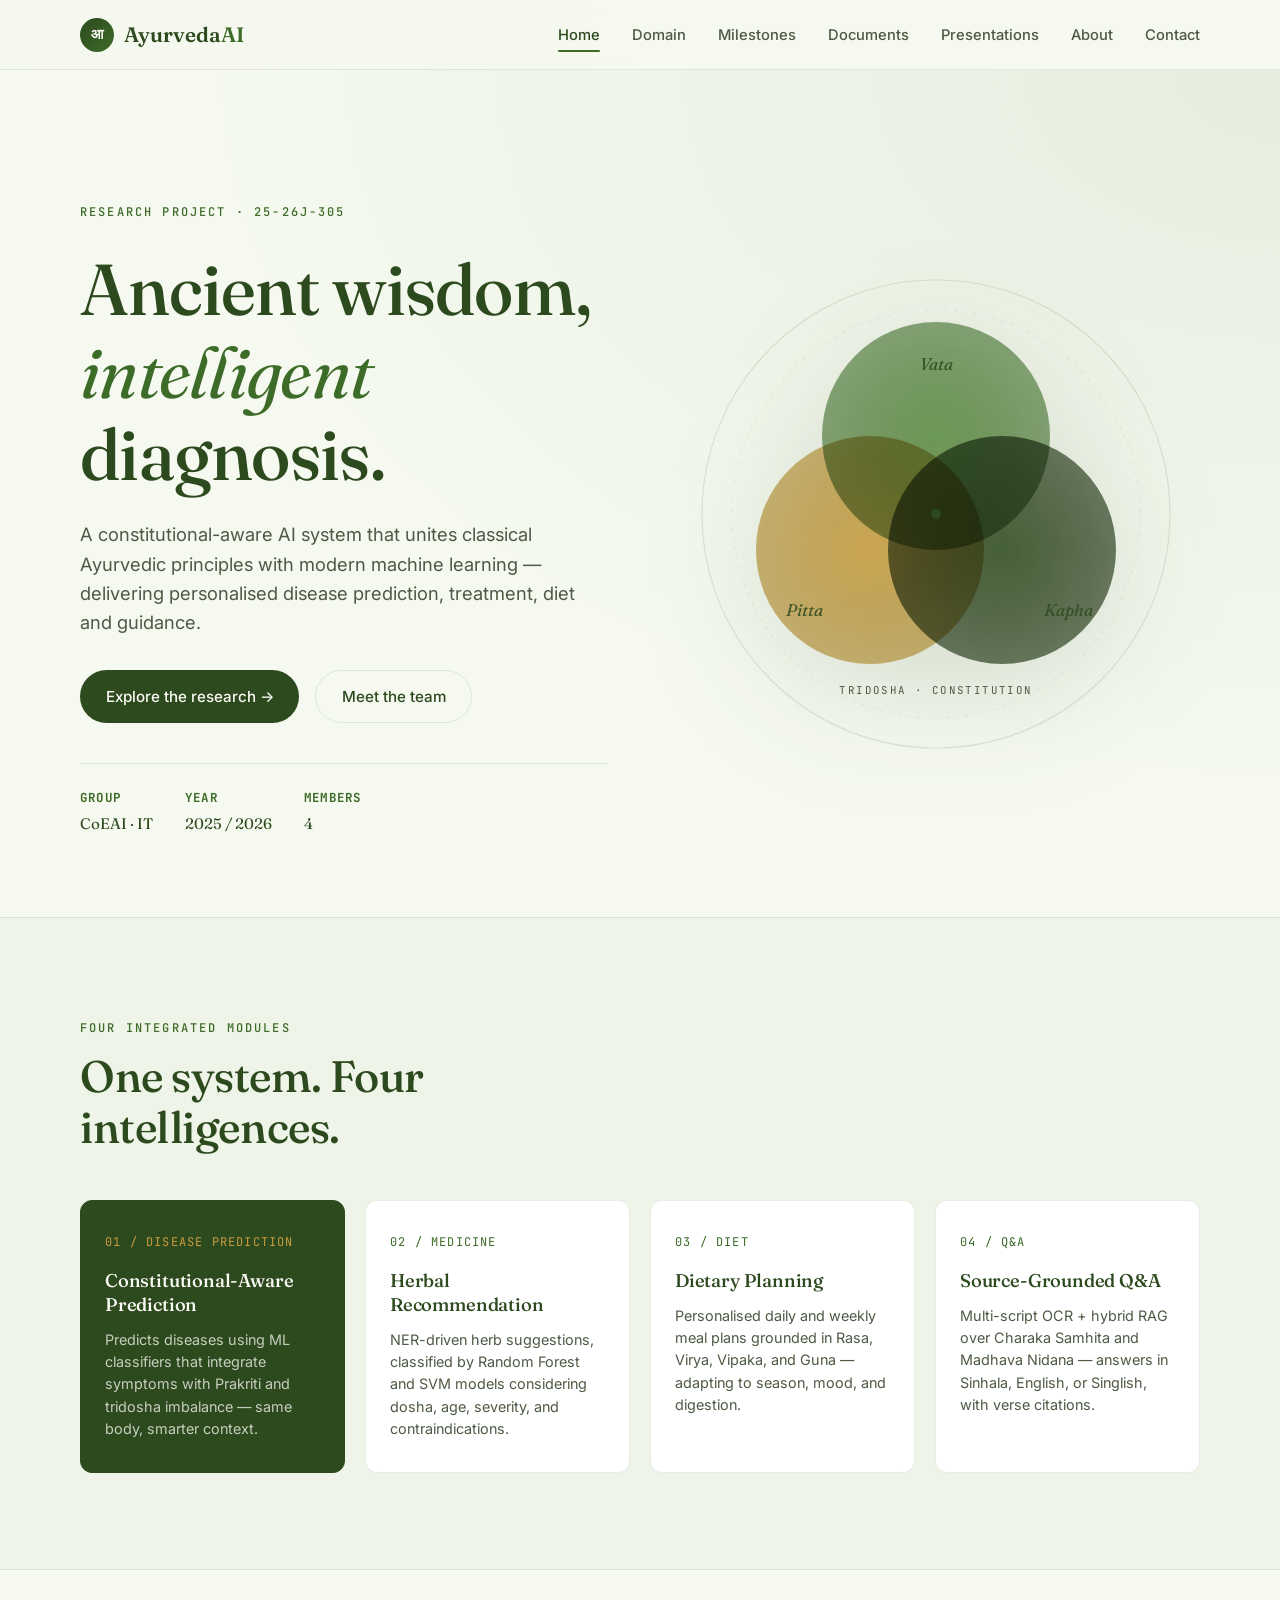
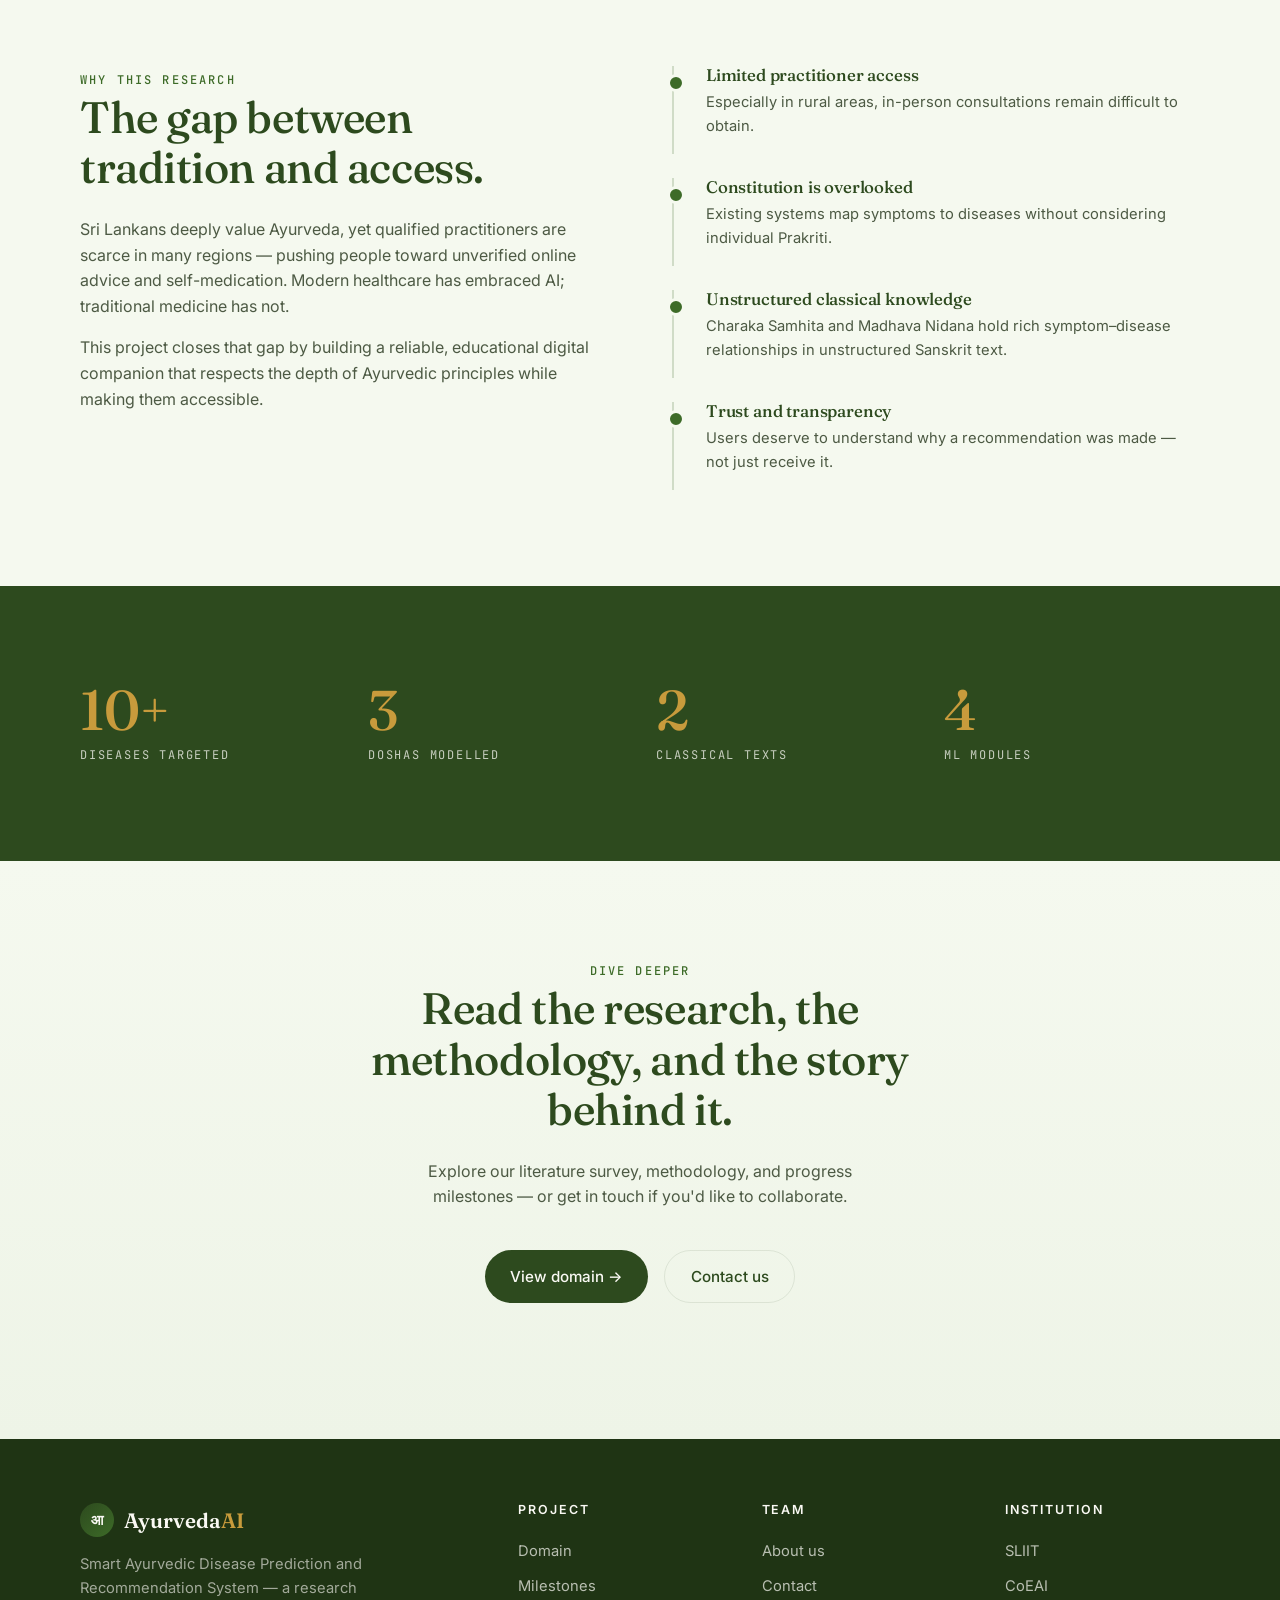
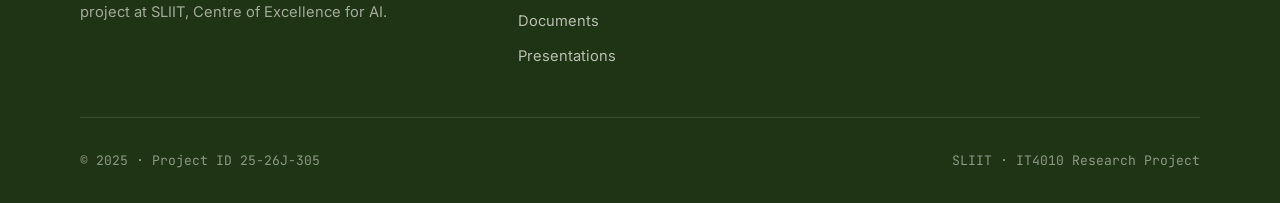
==== index.html @ 94e87e0b "Initial Commit - project website" ====
<!DOCTYPE html>
<html lang="en">
<head>
  <meta charset="UTF-8" />
  <meta name="viewport" content="width=device-width, initial-scale=1.0" />
  <title>Smart Ayurvedic Disease Prediction & Recommendation System</title>
  <meta name="description" content="An AI-powered system bringing personalised Ayurvedic healthcare to everyone — combining classical Ayurvedic wisdom with modern machine learning." />

  <!-- Fonts -->
  <link rel="preconnect" href="https://fonts.googleapis.com" />
  <link rel="preconnect" href="https://fonts.gstatic.com" crossorigin />
  <link href="https://fonts.googleapis.com/css2?family=Fraunces:ital,wght@0,400;0,500;0,600;1,400&family=Inter:wght@400;500;600&family=JetBrains+Mono:wght@400;500&display=swap" rel="stylesheet" />

  <link rel="stylesheet" href="css/style.css" />
</head>
<body>

  <!-- =========================================== Navigation -->
  <nav class="navbar">
    <div class="nav-inner">
      <a href="index.html" class="brand">
        <span class="brand-mark">आ</span>
        <span>Ayurveda<em style="font-style: normal; color: var(--leaf);">AI</em></span>
      </a>
      <button class="nav-toggle" aria-label="Toggle menu">☰</button>
      <ul class="nav-links">
        <li><a href="index.html" class="active">Home</a></li>
        <li><a href="domain.html">Domain</a></li>
        <li><a href="milestones.html">Milestones</a></li>
        <li><a href="documents.html">Documents</a></li>
        <li><a href="presentations.html">Presentations</a></li>
        <li><a href="about.html">About</a></li>
        <li><a href="contact.html">Contact</a></li>
      </ul>
    </div>
  </nav>

  <!-- =========================================== Hero -->
  <header class="hero">
    <div class="container">
      <div class="hero-grid">
        <div>
          <span class="eyebrow">Research Project · 25-26J-305</span>
          <h1 class="hero-title">
            Ancient wisdom,<br />
            <em>intelligent</em> diagnosis.
          </h1>
          <p class="hero-lead">
            A constitutional-aware AI system that unites classical Ayurvedic
            principles with modern machine learning — delivering personalised
            disease prediction, treatment, diet and guidance.
          </p>
          <div class="hero-cta">
            <a href="domain.html" class="btn btn-primary">Explore the research →</a>
            <a href="about.html" class="btn btn-ghost">Meet the team</a>
          </div>
          <div class="hero-meta">
            <div>
              <strong>Group</strong>
              <span>CoEAI · IT</span>
            </div>
            <div>
              <strong>Year</strong>
              <span>2025 / 2026</span>
            </div>
            <div>
              <strong>Members</strong>
              <span>4</span>
            </div>
          </div>
        </div>

        <div class="hero-visual">
          <div class="dosha-orb">
            <!-- Tridosha visual: three overlapping circles -->
            <svg viewBox="0 0 400 400" xmlns="http://www.w3.org/2000/svg">
              <defs>
                <radialGradient id="vata" cx="50%" cy="50%" r="50%">
                  <stop offset="0%" stop-color="#5a8a3f" stop-opacity="0.85" />
                  <stop offset="100%" stop-color="#3d6b28" stop-opacity="0.6" />
                </radialGradient>
                <radialGradient id="pitta" cx="50%" cy="50%" r="50%">
                  <stop offset="0%" stop-color="#c89b3c" stop-opacity="0.85" />
                  <stop offset="100%" stop-color="#a8801f" stop-opacity="0.6" />
                </radialGradient>
                <radialGradient id="kapha" cx="50%" cy="50%" r="50%">
                  <stop offset="0%" stop-color="#2d4a1e" stop-opacity="0.85" />
                  <stop offset="100%" stop-color="#1f3414" stop-opacity="0.65" />
                </radialGradient>
              </defs>

              <!-- decorative outer ring -->
              <circle cx="200" cy="200" r="195" fill="none" stroke="#2d4a1e" stroke-opacity="0.12" stroke-width="1" />
              <circle cx="200" cy="200" r="170" fill="none" stroke="#2d4a1e" stroke-opacity="0.08" stroke-width="1" stroke-dasharray="2 6" />

              <!-- three doshas overlapping -->
              <circle cx="200" cy="135" r="95" fill="url(#vata)" style="mix-blend-mode: multiply;" />
              <circle cx="145" cy="230" r="95" fill="url(#pitta)" style="mix-blend-mode: multiply;" />
              <circle cx="255" cy="230" r="95" fill="url(#kapha)" style="mix-blend-mode: multiply;" />

              <!-- labels -->
              <text x="200" y="80" text-anchor="middle" fill="#2d4a1e" font-family="Fraunces, serif" font-size="14" font-style="italic" opacity="0.9">Vata</text>
              <text x="90" y="285" text-anchor="middle" fill="#2d4a1e" font-family="Fraunces, serif" font-size="14" font-style="italic" opacity="0.9">Pitta</text>
              <text x="310" y="285" text-anchor="middle" fill="#2d4a1e" font-family="Fraunces, serif" font-size="14" font-style="italic" opacity="0.9">Kapha</text>

              <!-- center dot -->
              <circle cx="200" cy="200" r="4" fill="#2d4a1e" />
              <text x="200" y="350" text-anchor="middle" fill="#4d5a44" font-family="JetBrains Mono, monospace" font-size="9" letter-spacing="2">TRIDOSHA · CONSTITUTION</text>
            </svg>
          </div>
        </div>
      </div>
    </div>
  </header>

  <!-- =========================================== Pillars (4 modules) -->
  <section class="pillars">
    <div class="container">
      <div class="section-head">
        <span class="eyebrow">Four integrated modules</span>
        <h2>One system. Four intelligences.</h2>
      </div>
      <div class="pillar-grid">

        <article class="pillar featured">
          <div class="pillar-num">01 / DISEASE PREDICTION</div>
          <h3>Constitutional-Aware Prediction</h3>
          <p>Predicts diseases using ML classifiers that integrate symptoms with Prakriti and tridosha imbalance — same body, smarter context.</p>
        </article>

        <article class="pillar">
          <div class="pillar-num">02 / MEDICINE</div>
          <h3>Herbal Recommendation</h3>
          <p>NER-driven herb suggestions, classified by Random Forest and SVM models considering dosha, age, severity, and contraindications.</p>
        </article>

        <article class="pillar">
          <div class="pillar-num">03 / DIET</div>
          <h3>Dietary Planning</h3>
          <p>Personalised daily and weekly meal plans grounded in Rasa, Virya, Vipaka, and Guna — adapting to season, mood, and digestion.</p>
        </article>

        <article class="pillar">
          <div class="pillar-num">04 / Q&A</div>
          <h3>Source-Grounded Q&A</h3>
          <p>Multi-script OCR + hybrid RAG over Charaka Samhita and Madhava Nidana — answers in Sinhala, English, or Singlish, with verse citations.</p>
        </article>

      </div>
    </div>
  </section>

  <!-- =========================================== Why this matters -->
  <section>
    <div class="container">
      <div class="split">
        <div>
          <span class="eyebrow">Why this research</span>
          <h2>The gap between<br /> tradition and access.</h2>
          <p style="margin-top: 1.5rem;">
            Sri Lankans deeply value Ayurveda, yet qualified practitioners are
            scarce in many regions — pushing people toward unverified online
            advice and self-medication. Modern healthcare has embraced AI;
            traditional medicine has not.
          </p>
          <p>
            This project closes that gap by building a reliable, educational
            digital companion that respects the depth of Ayurvedic principles
            while making them accessible.
          </p>
        </div>
        <ul class="split-list">
          <li>
            <h4>Limited practitioner access</h4>
            <p>Especially in rural areas, in-person consultations remain difficult to obtain.</p>
          </li>
          <li>
            <h4>Constitution is overlooked</h4>
            <p>Existing systems map symptoms to diseases without considering individual Prakriti.</p>
          </li>
          <li>
            <h4>Unstructured classical knowledge</h4>
            <p>Charaka Samhita and Madhava Nidana hold rich symptom–disease relationships in unstructured Sanskrit text.</p>
          </li>
          <li>
            <h4>Trust and transparency</h4>
            <p>Users deserve to understand why a recommendation was made — not just receive it.</p>
          </li>
        </ul>
      </div>
    </div>
  </section>

  <!-- =========================================== Stats -->
  <section class="stats">
    <div class="container">
      <div>
        <div class="stat-num">10+</div>
        <div class="stat-label">Diseases Targeted</div>
      </div>
      <div>
        <div class="stat-num">3</div>
        <div class="stat-label">Doshas Modelled</div>
      </div>
      <div>
        <div class="stat-num">2</div>
        <div class="stat-label">Classical Texts</div>
      </div>
      <div>
        <div class="stat-num">4</div>
        <div class="stat-label">ML Modules</div>
      </div>
    </div>
  </section>

  <!-- =========================================== CTA -->
  <section class="cta">
    <div class="container">
      <span class="eyebrow">Dive deeper</span>
      <h2>Read the research, the methodology, and the story behind it.</h2>
      <p>
        Explore our literature survey, methodology, and progress milestones —
        or get in touch if you'd like to collaborate.
      </p>
      <div class="hero-cta" style="justify-content: center;">
        <a href="domain.html" class="btn btn-primary">View domain →</a>
        <a href="contact.html" class="btn btn-ghost">Contact us</a>
      </div>
    </div>
  </section>

  <!-- =========================================== Footer -->
  <footer class="footer">
    <div class="container">
      <div class="footer-grid">
        <div class="footer-brand">
          <div class="brand" style="color: var(--cream);">
            <span class="brand-mark">आ</span>
            <span>Ayurveda<em style="font-style: normal; color: var(--gold);">AI</em></span>
          </div>
          <p>Smart Ayurvedic Disease Prediction and Recommendation System — a research project at SLIIT, Centre of Excellence for AI.</p>
        </div>
        <div>
          <h4>Project</h4>
          <ul>
            <li><a href="domain.html">Domain</a></li>
            <li><a href="milestones.html">Milestones</a></li>
            <li><a href="documents.html">Documents</a></li>
            <li><a href="presentations.html">Presentations</a></li>
          </ul>
        </div>
        <div>
          <h4>Team</h4>
          <ul>
            <li><a href="about.html">About us</a></li>
            <li><a href="contact.html">Contact</a></li>
          </ul>
        </div>
        <div>
          <h4>Institution</h4>
          <ul>
            <li><a href="#" target="_blank" rel="noopener">SLIIT</a></li>
            <li><a href="#" target="_blank" rel="noopener">CoEAI</a></li>
          </ul>
        </div>
      </div>
      <div class="footer-bottom">
        <span>© 2025 · Project ID 25-26J-305</span>
        <span>SLIIT · IT4010 Research Project</span>
      </div>
    </div>
  </footer>

  <script src="js/main.js"></script>
</body>
</html>
---- css/style.css ----
/* ============================================
   Ayurvedic Green Design System
   Smart Ayurvedic Disease Prediction
   ============================================ */

:root {
  /* Color palette — forest green + mint + cream */
  --forest: #2d4a1e;
  --forest-dark: #1f3414;
  --leaf: #3d6b28;
  --leaf-light: #5a8a3f;
  --sage-soft: #b8cfa3;
  --mint-bg: #eef4e7;
  --mint-pale: #f5f9ef;
  --cream: #faf9f4;
  --ink: #1a2814;
  --ink-soft: #4d5a44;
  --gold: #c89b3c;
  --white: #ffffff;
  --border: rgba(45, 74, 30, 0.1);

  /* Typography */
  --font-display: 'Fraunces', 'Cormorant Garamond', Georgia, serif;
  --font-body: 'Inter', -apple-system, sans-serif;
  --font-mono: 'JetBrains Mono', monospace;

  /* Spacing */
  --container: 1200px;
  --gutter: clamp(1.25rem, 4vw, 2.5rem);
}

* {
  margin: 0;
  padding: 0;
  box-sizing: border-box;
}

html {
  scroll-behavior: smooth;
}

body {
  font-family: var(--font-body);
  background: var(--mint-pale);
  color: var(--ink);
  line-height: 1.6;
  font-size: 16px;
  background-image:
    radial-gradient(circle at 20% 10%, rgba(61, 107, 40, 0.05) 0%, transparent 40%),
    radial-gradient(circle at 80% 80%, rgba(45, 74, 30, 0.04) 0%, transparent 40%);
  background-attachment: fixed;
}

/* ============================================
   Typography
   ============================================ */

h1, h2, h3, h4 {
  font-family: var(--font-display);
  font-weight: 500;
  line-height: 1.15;
  color: var(--forest);
  letter-spacing: -0.01em;
}

h1 { font-size: clamp(2.5rem, 6vw, 4.5rem); }
h2 { font-size: clamp(1.75rem, 4vw, 2.75rem); }
h3 { font-size: clamp(1.25rem, 2.5vw, 1.5rem); }

p { margin-bottom: 1rem; color: var(--ink-soft); }

a {
  color: var(--leaf);
  text-decoration: none;
  transition: color 0.2s ease;
}
a:hover { color: var(--forest); }

.eyebrow {
  font-family: var(--font-mono);
  font-size: 0.75rem;
  text-transform: uppercase;
  letter-spacing: 0.18em;
  color: var(--leaf);
  font-weight: 500;
}

/* ============================================
   Layout
   ============================================ */

.container {
  max-width: var(--container);
  margin: 0 auto;
  padding: 0 var(--gutter);
}

section {
  padding: clamp(3rem, 8vw, 6rem) 0;
}

/* ============================================
   Navigation
   ============================================ */

.navbar {
  position: sticky;
  top: 0;
  z-index: 100;
  background: rgba(245, 249, 239, 0.9);
  backdrop-filter: blur(12px);
  -webkit-backdrop-filter: blur(12px);
  border-bottom: 1px solid var(--border);
}

.nav-inner {
  display: flex;
  align-items: center;
  justify-content: space-between;
  padding: 1.1rem var(--gutter);
  max-width: var(--container);
  margin: 0 auto;
}

.brand {
  font-family: var(--font-display);
  font-size: 1.3rem;
  font-weight: 600;
  color: var(--forest);
  display: flex;
  align-items: center;
  gap: 0.6rem;
}

.brand-mark {
  width: 34px;
  height: 34px;
  border-radius: 50%;
  background: linear-gradient(135deg, var(--forest), var(--leaf));
  display: grid;
  place-items: center;
  color: var(--cream);
  font-size: 0.9rem;
  font-weight: 700;
}

.nav-links {
  display: flex;
  gap: 2rem;
  list-style: none;
  align-items: center;
}

.nav-links a {
  color: var(--ink-soft);
  font-size: 0.92rem;
  font-weight: 500;
  position: relative;
  padding: 0.25rem 0;
}

.nav-links a:hover,
.nav-links a.active {
  color: var(--forest);
}

.nav-links a.active::after {
  content: '';
  position: absolute;
  bottom: -4px;
  left: 0;
  right: 0;
  height: 2px;
  background: var(--leaf);
  border-radius: 2px;
}

.nav-toggle {
  display: none;
  background: none;
  border: none;
  font-size: 1.5rem;
  cursor: pointer;
  color: var(--forest);
}

/* ============================================
   Hero
   ============================================ */

.hero {
  padding: clamp(4rem, 10vw, 8rem) 0 clamp(3rem, 7vw, 5rem);
  position: relative;
  overflow: hidden;
  background:
    radial-gradient(ellipse at top right, rgba(61, 107, 40, 0.08), transparent 60%),
    var(--mint-pale);
}

.hero-grid {
  display: grid;
  grid-template-columns: 1fr 1fr;
  gap: 4rem;
  align-items: center;
}

.hero-title {
  margin: 1.5rem 0 1.5rem;
}

.hero-title em {
  font-style: italic;
  color: var(--leaf);
  font-weight: 400;
}

.hero-lead {
  font-size: 1.15rem;
  max-width: 50ch;
  margin-bottom: 2rem;
}

.hero-meta {
  display: flex;
  gap: 2rem;
  padding-top: 1.5rem;
  border-top: 1px solid var(--border);
}

.hero-meta div {
  font-family: var(--font-mono);
  font-size: 0.78rem;
}

.hero-meta strong {
  display: block;
  color: var(--leaf);
  text-transform: uppercase;
  letter-spacing: 0.1em;
  margin-bottom: 0.25rem;
}

.hero-meta span {
  color: var(--forest);
  font-size: 0.95rem;
  font-family: var(--font-display);
  letter-spacing: 0;
}

.hero-visual {
  aspect-ratio: 1;
  position: relative;
  display: grid;
  place-items: center;
}

.dosha-orb {
  position: relative;
  width: 100%;
  max-width: 480px;
  aspect-ratio: 1;
}

.dosha-orb svg {
  width: 100%;
  height: 100%;
  filter: drop-shadow(0 30px 60px rgba(45, 74, 30, 0.18));
}

/* ============================================
   Buttons
   ============================================ */

.btn {
  display: inline-flex;
  align-items: center;
  gap: 0.5rem;
  padding: 0.85rem 1.6rem;
  border-radius: 999px;
  font-family: var(--font-body);
  font-weight: 500;
  font-size: 0.95rem;
  cursor: pointer;
  transition: all 0.25s ease;
  border: none;
  text-decoration: none;
}

.btn-primary {
  background: var(--forest);
  color: var(--cream);
}
.btn-primary:hover {
  background: var(--forest-dark);
  color: var(--cream);
  transform: translateY(-2px);
  box-shadow: 0 10px 25px rgba(45, 74, 30, 0.25);
}

.btn-ghost {
  background: transparent;
  color: var(--forest);
  border: 1px solid var(--border);
}
.btn-ghost:hover {
  border-color: var(--forest);
  color: var(--forest);
}

.hero-cta {
  display: flex;
  gap: 1rem;
  margin-bottom: 2.5rem;
  flex-wrap: wrap;
}

/* ============================================
   Section headers
   ============================================ */

.section-head {
  margin-bottom: 3rem;
  max-width: 60ch;
}

.section-head h2 {
  margin-top: 0.75rem;
}

/* ============================================
   Pillars
   ============================================ */

.pillars {
  background: var(--mint-bg);
  border-top: 1px solid var(--border);
  border-bottom: 1px solid var(--border);
}

.pillar-grid {
  display: grid;
  grid-template-columns: repeat(4, 1fr);
  gap: 1.25rem;
}

.pillar {
  background: var(--white);
  padding: 2rem 1.5rem;
  border-radius: 12px;
  border: 1px solid var(--border);
  transition: all 0.3s ease;
  position: relative;
}

.pillar:hover {
  transform: translateY(-4px);
  border-color: var(--leaf);
  box-shadow: 0 20px 40px rgba(45, 74, 30, 0.1);
}

.pillar-num {
  font-family: var(--font-mono);
  font-size: 0.75rem;
  color: var(--leaf);
  margin-bottom: 1rem;
  letter-spacing: 0.1em;
}

.pillar h3 {
  font-size: 1.15rem;
  margin-bottom: 0.75rem;
  line-height: 1.3;
}

.pillar p {
  font-size: 0.9rem;
  margin-bottom: 0;
  line-height: 1.55;
}

.pillar.featured {
  background: var(--forest);
  color: var(--cream);
  border-color: var(--forest);
}
.pillar.featured h3 { color: var(--cream); }
.pillar.featured p { color: rgba(250, 249, 244, 0.75); }
.pillar.featured .pillar-num { color: var(--gold); }

/* ============================================
   Split section
   ============================================ */

.split {
  display: grid;
  grid-template-columns: 1fr 1fr;
  gap: 4rem;
  align-items: start;
}

.split-list {
  list-style: none;
  display: flex;
  flex-direction: column;
  gap: 1.5rem;
}

.split-list li {
  padding-left: 2rem;
  position: relative;
  border-left: 2px solid rgba(61, 107, 40, 0.2);
  padding-bottom: 1rem;
}

.split-list li::before {
  content: '';
  position: absolute;
  left: -7px;
  top: 8px;
  width: 12px;
  height: 12px;
  background: var(--leaf);
  border-radius: 50%;
  border: 3px solid var(--mint-pale);
}

.split-list h4 {
  font-size: 1.05rem;
  margin-bottom: 0.35rem;
  color: var(--forest);
}

.split-list p {
  font-size: 0.92rem;
  margin-bottom: 0;
}

/* ============================================
   Stats strip
   ============================================ */

.stats {
  background: var(--forest);
  color: var(--cream);
}

.stats .container {
  display: grid;
  grid-template-columns: repeat(4, 1fr);
  gap: 2rem;
}

.stat-num {
  font-family: var(--font-display);
  font-size: clamp(2.5rem, 5vw, 3.5rem);
  font-weight: 500;
  color: var(--gold);
  line-height: 1;
  margin-bottom: 0.5rem;
}

.stat-label {
  font-family: var(--font-mono);
  font-size: 0.75rem;
  text-transform: uppercase;
  letter-spacing: 0.15em;
  color: rgba(250, 249, 244, 0.75);
}

/* ============================================
   CTA section
   ============================================ */

.cta {
  text-align: center;
  background: linear-gradient(180deg, var(--mint-pale) 0%, var(--mint-bg) 100%);
}

.cta h2 {
  max-width: 20ch;
  margin: 0 auto 1.5rem;
}

.cta p {
  max-width: 50ch;
  margin: 0 auto 2.5rem;
}

/* ============================================
   Footer
   ============================================ */

.footer {
  background: var(--forest-dark);
  color: rgba(250, 249, 244, 0.7);
  padding: 4rem 0 2rem;
}

.footer-grid {
  display: grid;
  grid-template-columns: 2fr 1fr 1fr 1fr;
  gap: 3rem;
  margin-bottom: 3rem;
}

.footer h4 {
  color: var(--cream);
  font-family: var(--font-body);
  font-size: 0.78rem;
  text-transform: uppercase;
  letter-spacing: 0.15em;
  margin-bottom: 1.25rem;
  font-weight: 600;
}

.footer ul {
  list-style: none;
  display: flex;
  flex-direction: column;
  gap: 0.6rem;
}

.footer a {
  color: rgba(250, 249, 244, 0.7);
  font-size: 0.92rem;
}

.footer a:hover { color: var(--gold); }

.footer-brand .brand { color: var(--cream); }

.footer-brand p {
  color: rgba(250, 249, 244, 0.6);
  font-size: 0.92rem;
  max-width: 35ch;
  margin-top: 1rem;
}

.footer-bottom {
  padding-top: 2rem;
  border-top: 1px solid rgba(250, 249, 244, 0.12);
  display: flex;
  justify-content: space-between;
  font-size: 0.82rem;
  color: rgba(250, 249, 244, 0.5);
  font-family: var(--font-mono);
}

/* ============================================
   Page hero (non-home pages)
   ============================================ */

.page-hero {
  padding: 5rem 0 3rem;
  border-bottom: 1px solid var(--border);
}

.page-hero h1 {
  font-size: clamp(2rem, 5vw, 3.25rem);
  margin: 0.75rem 0 1rem;
}

.page-hero p {
  max-width: 60ch;
  font-size: 1.05rem;
}

/* ============================================
   Responsive
   ============================================ */

@media (max-width: 900px) {
  .hero-grid,
  .split {
    grid-template-columns: 1fr;
    gap: 2.5rem;
  }
  .pillar-grid { grid-template-columns: repeat(2, 1fr); }
  .stats .container { grid-template-columns: repeat(2, 1fr); }
  .footer-grid { grid-template-columns: 1fr 1fr; }
}

@media (max-width: 640px) {
  .nav-links {
    display: none;
    position: absolute;
    top: 100%;
    left: 0;
    right: 0;
    background: var(--mint-pale);
    flex-direction: column;
    padding: 1.5rem var(--gutter);
    gap: 1.25rem;
    border-bottom: 1px solid var(--border);
  }
  .nav-links.open { display: flex; }
  .nav-toggle { display: block; }
  .pillar-grid { grid-template-columns: 1fr; }
  .stats .container { grid-template-columns: 1fr 1fr; }
  .footer-grid { grid-template-columns: 1fr; gap: 2rem; }
  .footer-bottom { flex-direction: column; gap: 0.5rem; text-align: center; }
  .hero-meta { flex-direction: column; gap: 1rem; }
}

/* ============================================
   Entrance animation
   ============================================ */

@keyframes fadeUp {
  from { opacity: 0; transform: translateY(16px); }
  to { opacity: 1; transform: translateY(0); }
}

.hero-grid > div:nth-child(1) > * { animation: fadeUp 0.7s ease 0.1s backwards; }
.hero-grid > div:nth-child(2) { animation: fadeUp 0.9s ease 0.2s backwards; }
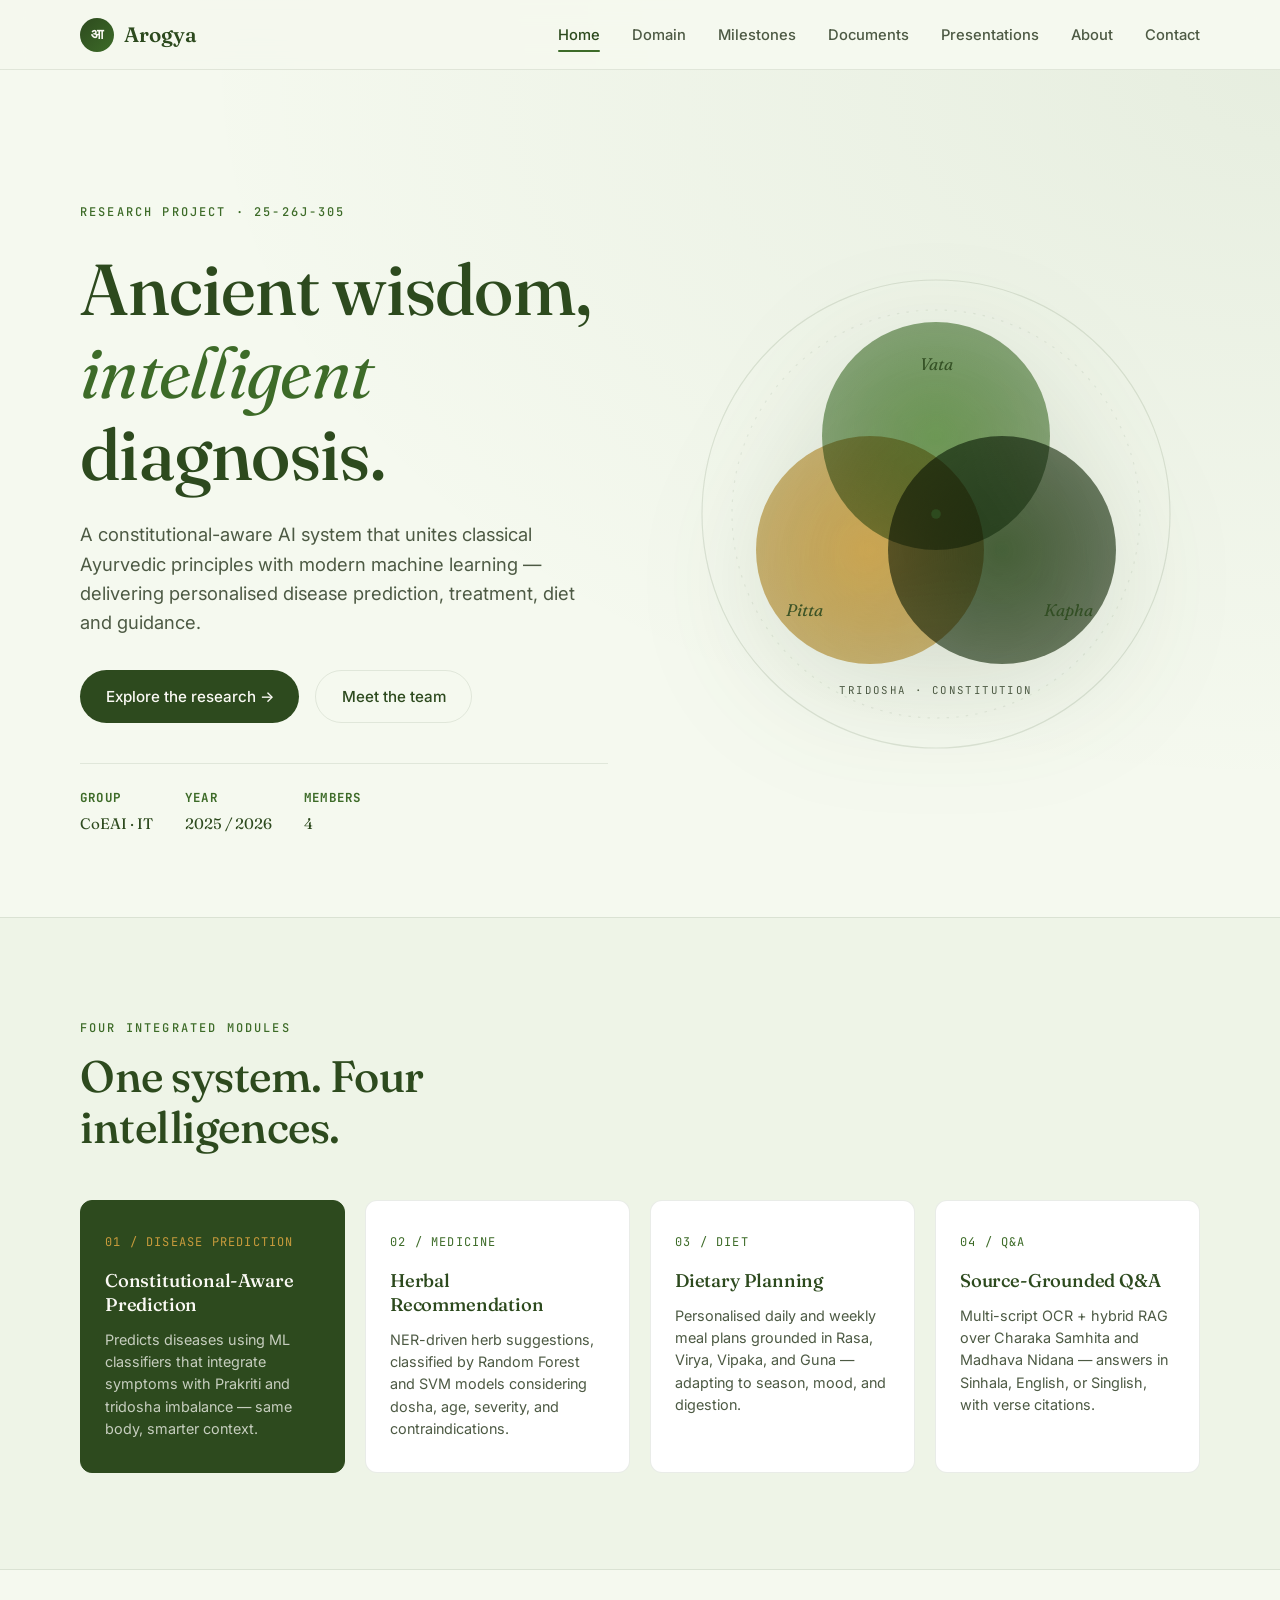
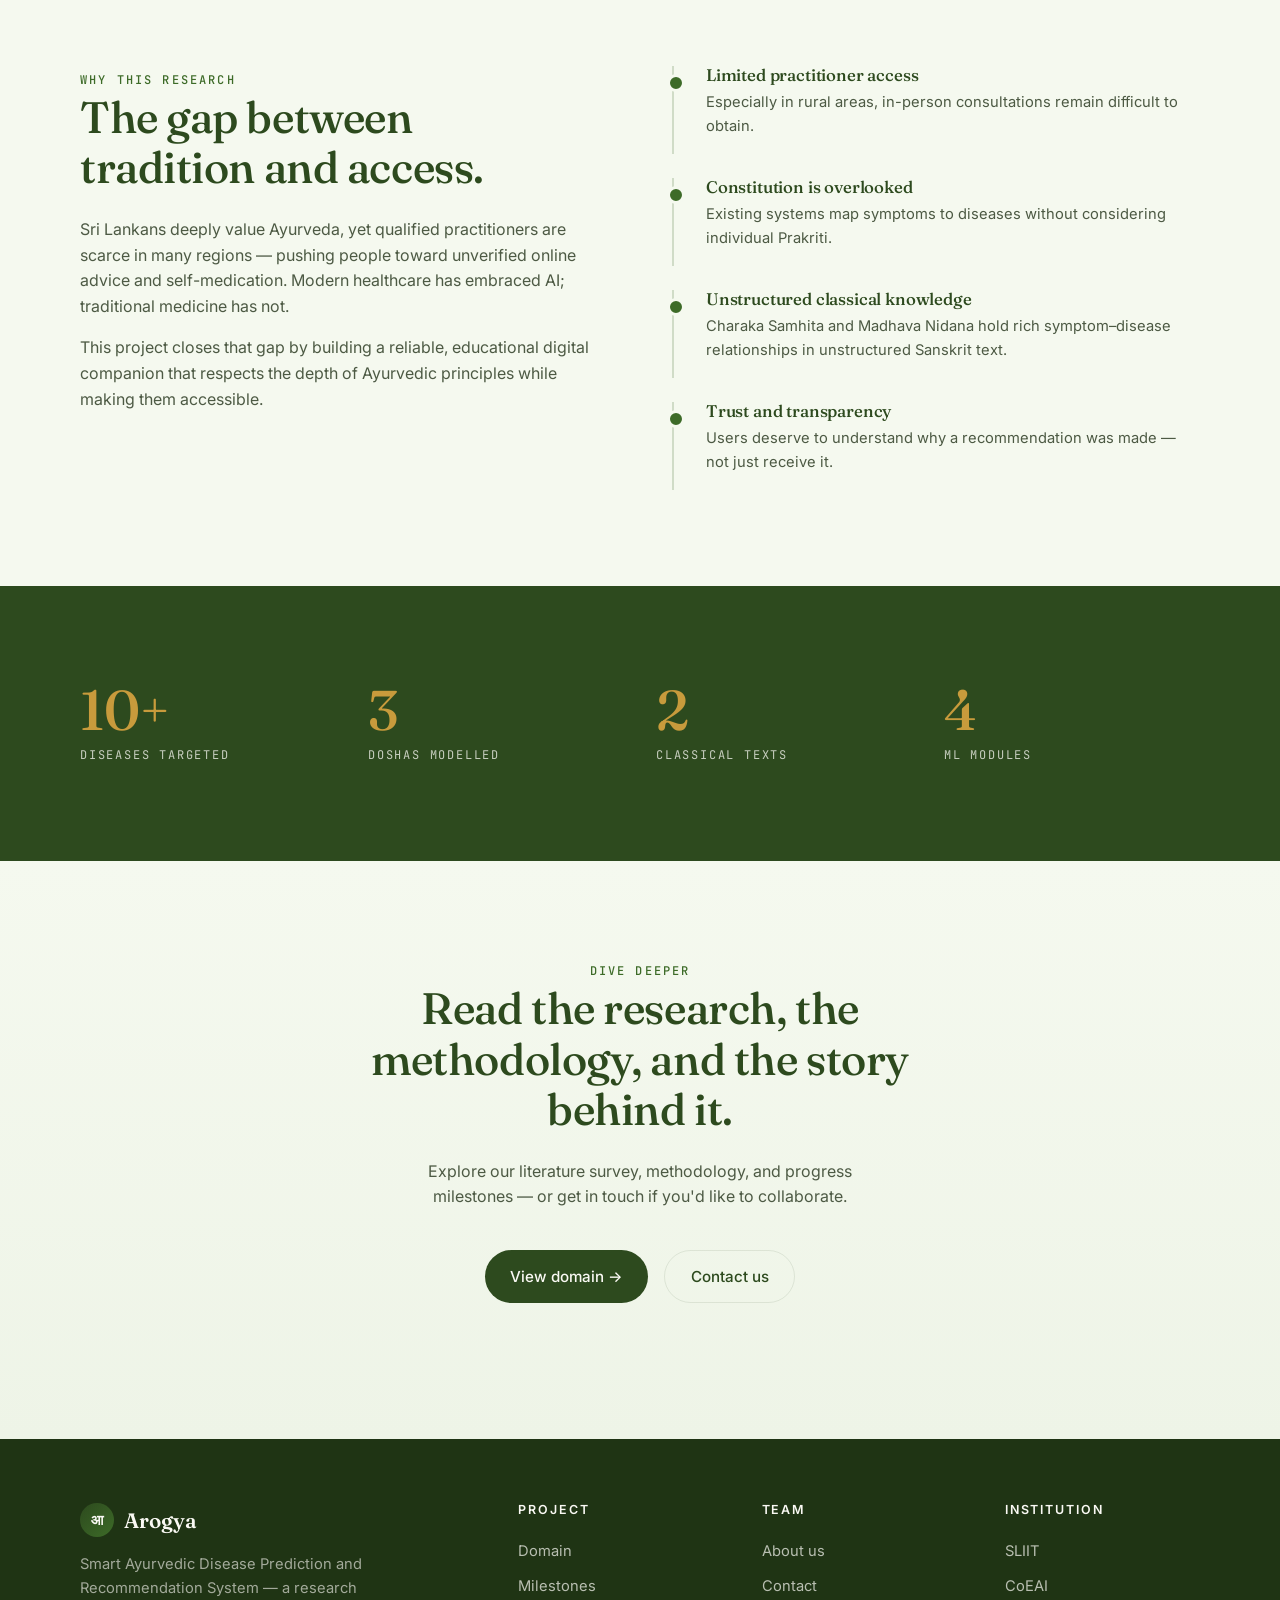
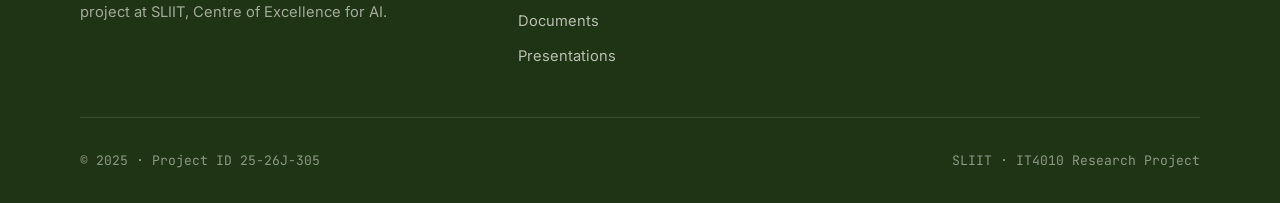
==== commit c05a316c: "feat: Add contact page with form and email template - Created contact.html with navigation, contact " ====
--- a/index.html
+++ b/index.html
@@ -20,7 +20,7 @@
     <div class="nav-inner">
       <a href="index.html" class="brand">
         <span class="brand-mark">आ</span>
-        <span>Ayurveda<em style="font-style: normal; color: var(--leaf);">AI</em></span>
+        <span>Arogya</span>
       </a>
       <button class="nav-toggle" aria-label="Toggle menu">☰</button>
       <ul class="nav-links">
@@ -236,7 +236,7 @@
         <div class="footer-brand">
           <div class="brand" style="color: var(--cream);">
             <span class="brand-mark">आ</span>
-            <span>Ayurveda<em style="font-style: normal; color: var(--gold);">AI</em></span>
+            <span>Arogya</span>
           </div>
           <p>Smart Ayurvedic Disease Prediction and Recommendation System — a research project at SLIIT, Centre of Excellence for AI.</p>
         </div>
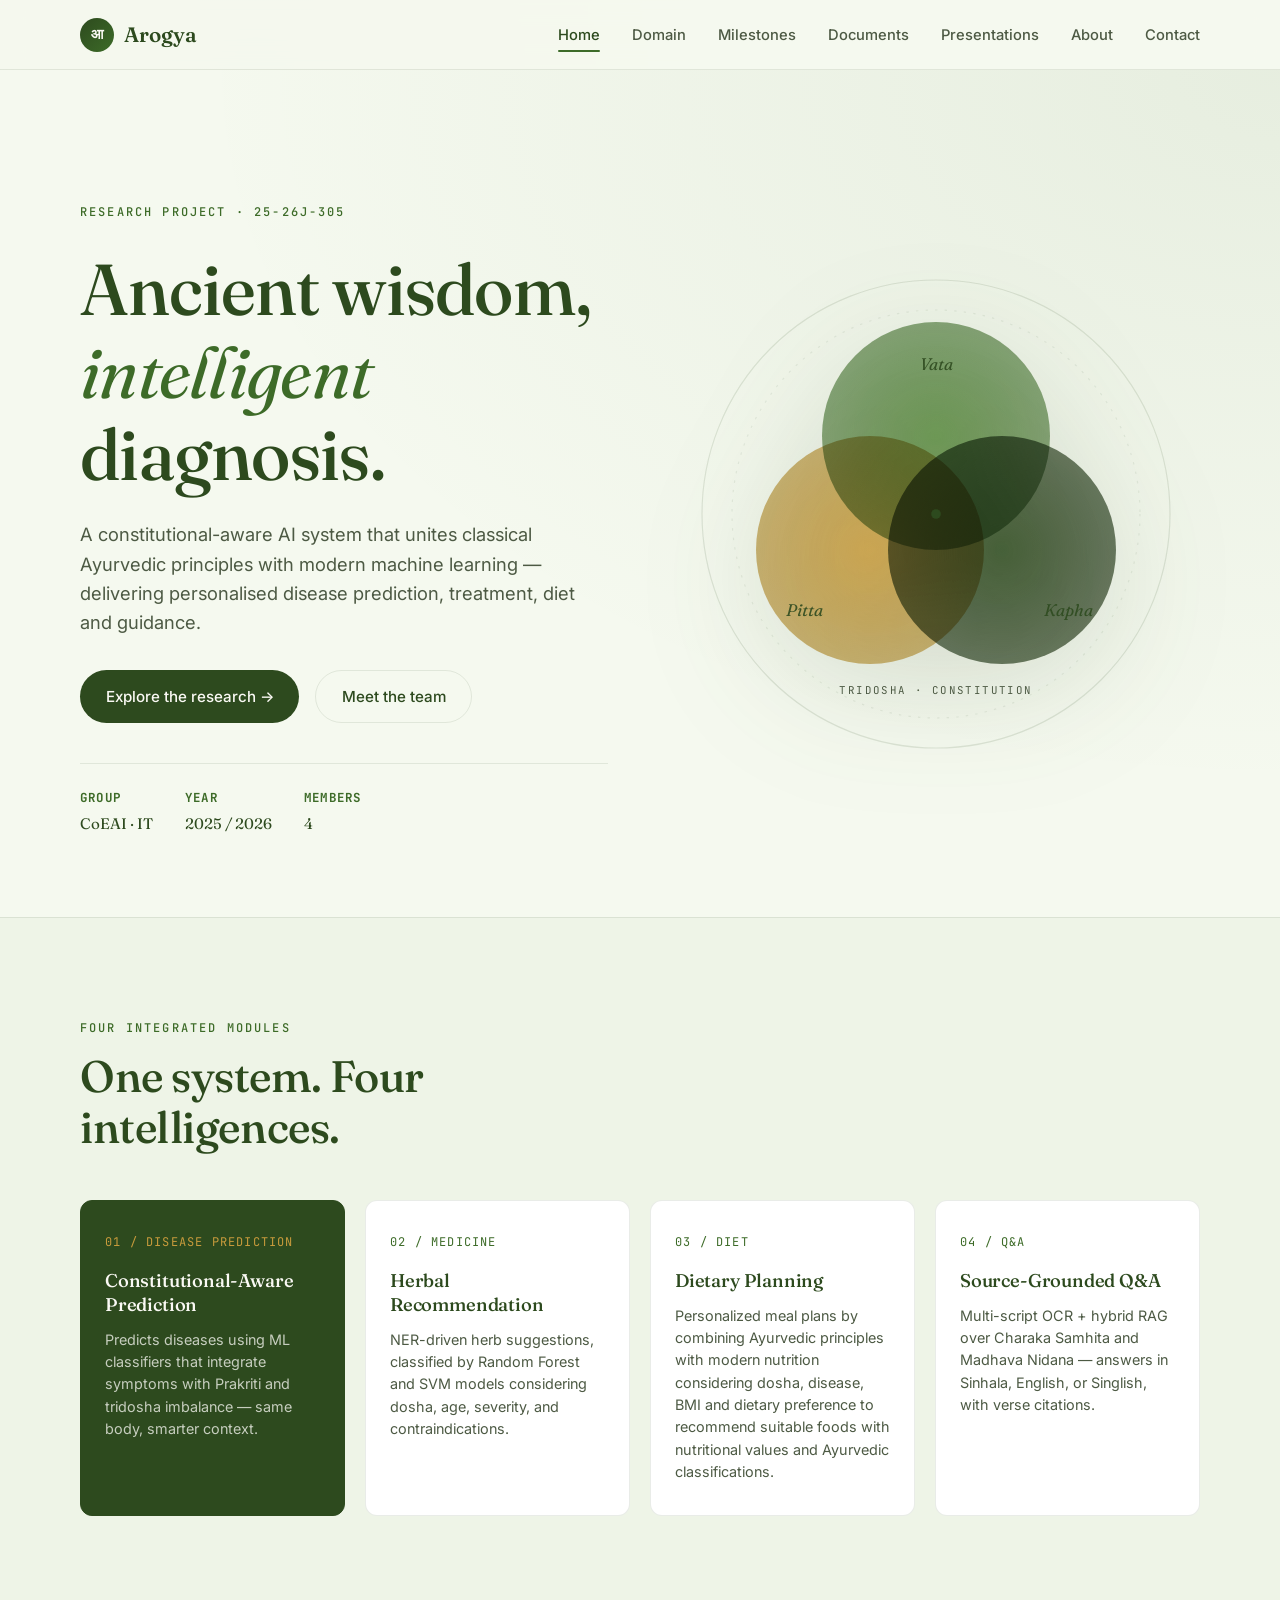
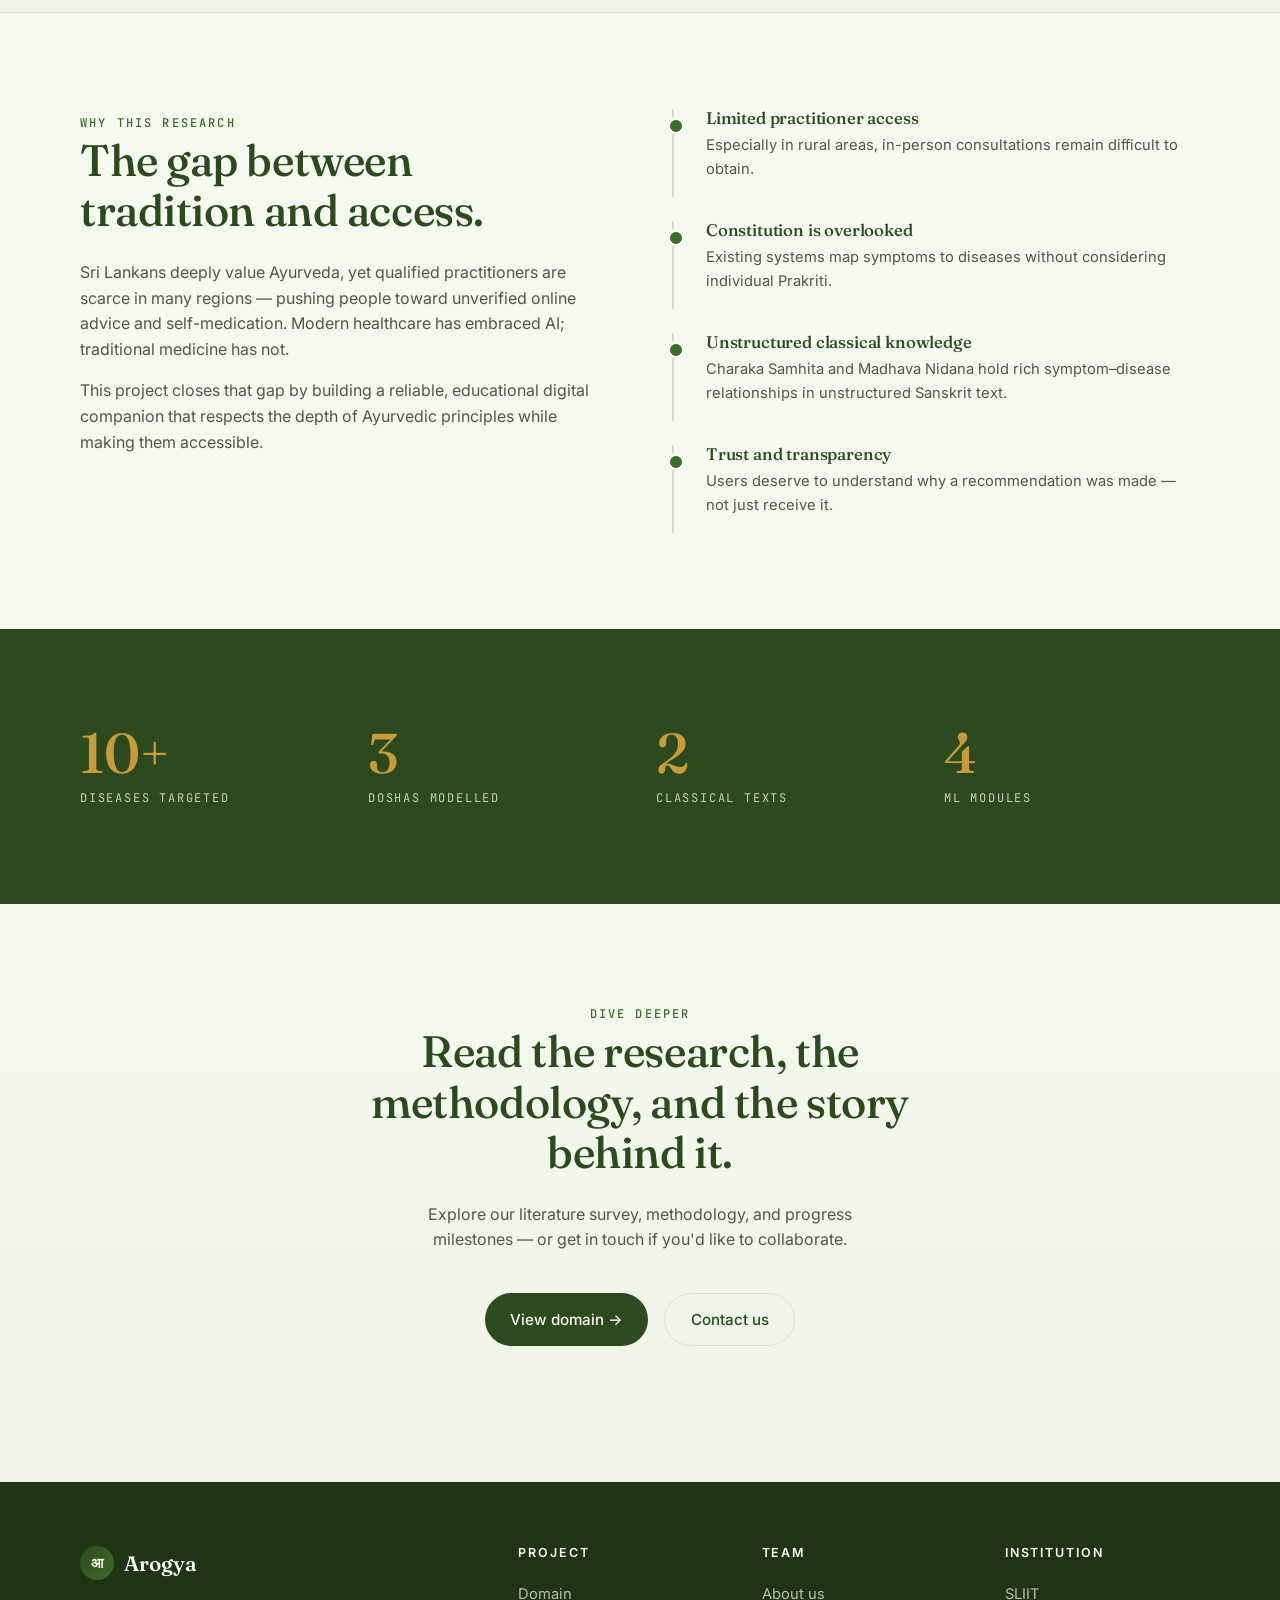
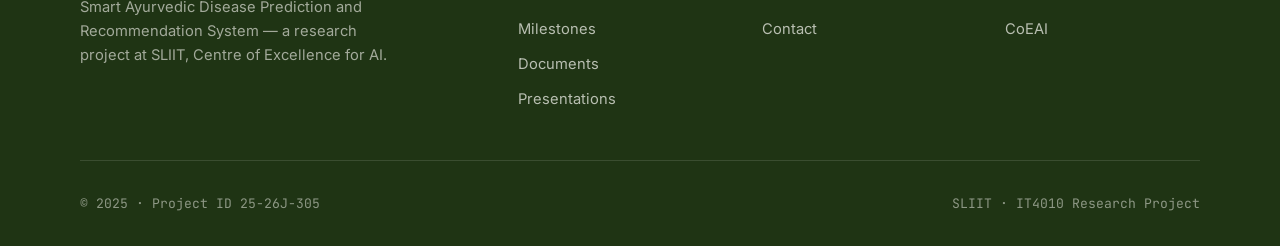
==== commit 00272252: "feat: Enhance dietary planning description with detailed Ayurvedic principles" ====
--- a/index.html
+++ b/index.html
@@ -137,7 +137,7 @@
         <article class="pillar">
           <div class="pillar-num">03 / DIET</div>
           <h3>Dietary Planning</h3>
-          <p>Personalised daily and weekly meal plans grounded in Rasa, Virya, Vipaka, and Guna — adapting to season, mood, and digestion.</p>
+          <p>Personalized meal plans by combining Ayurvedic principles with modern nutrition considering dosha, disease, BMI and dietary preference to recommend suitable foods with nutritional values and Ayurvedic classifications.</p>
         </article>
 
         <article class="pillar">
